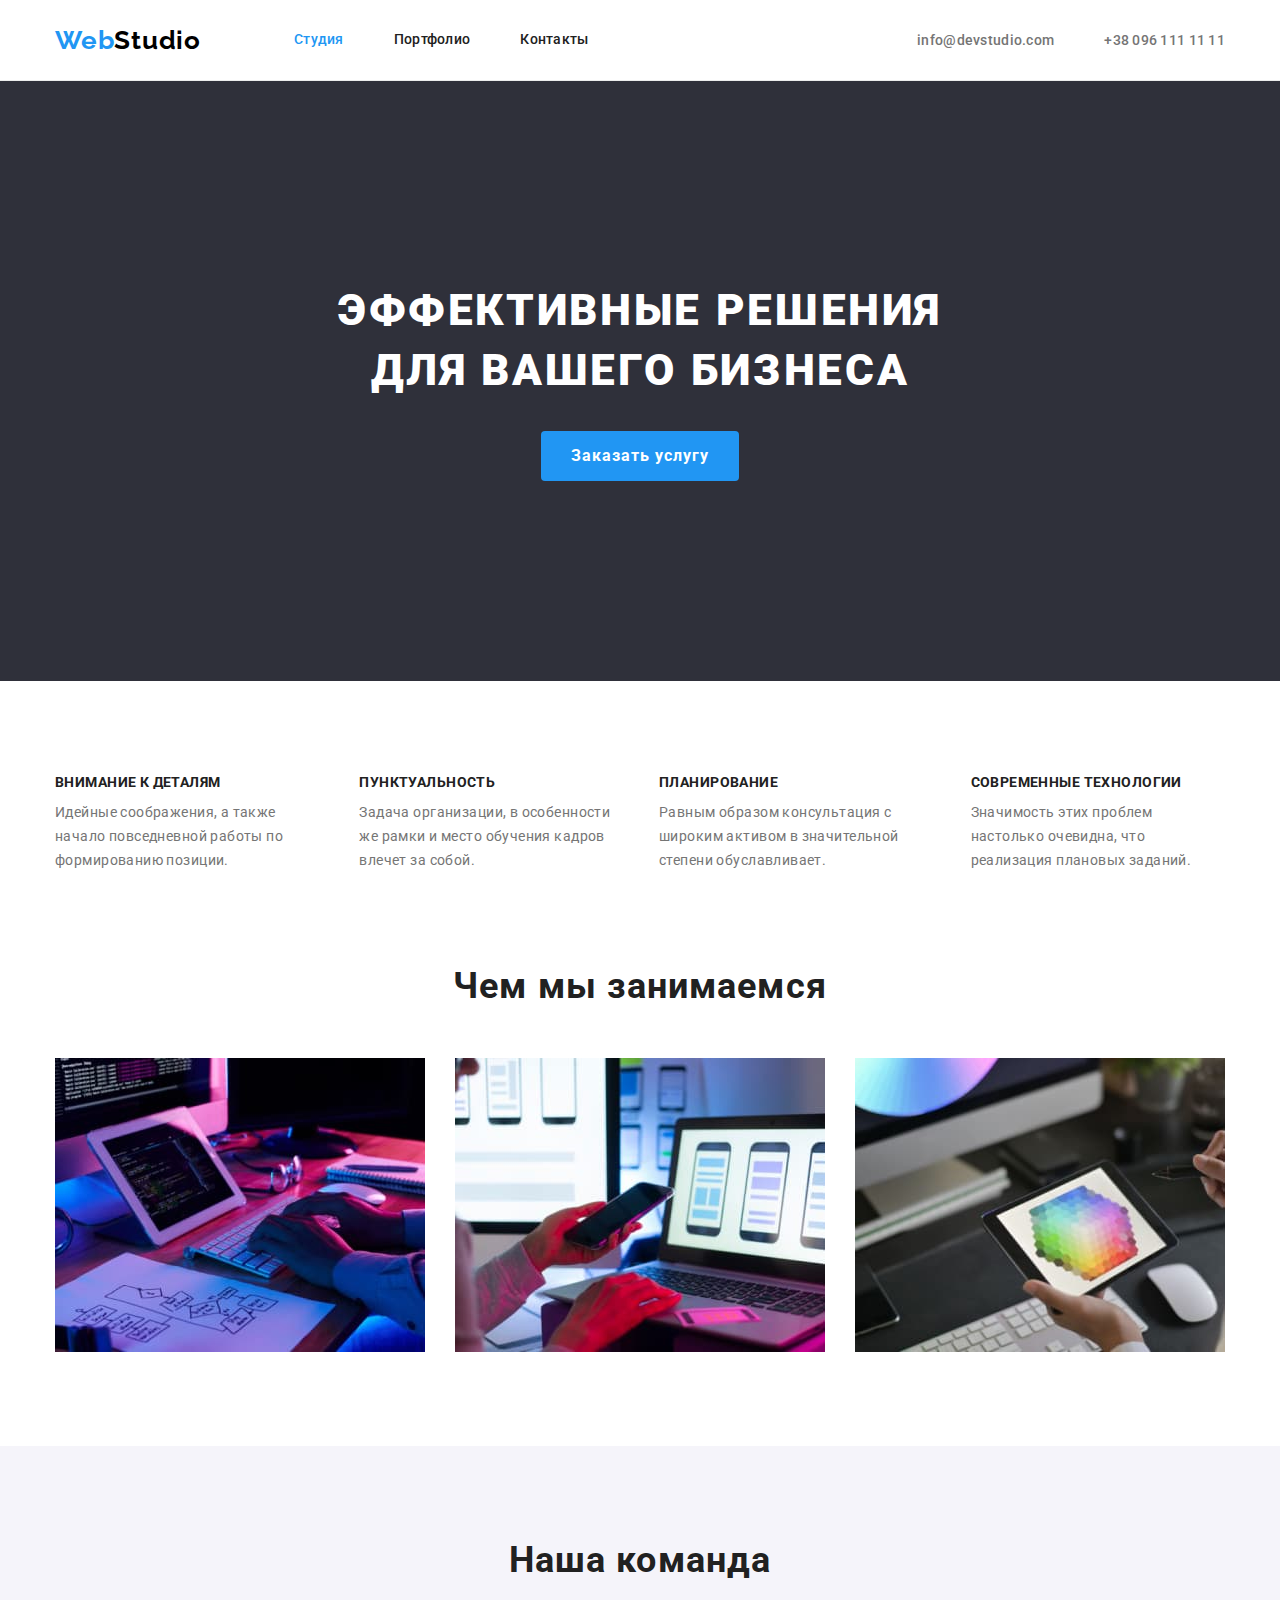
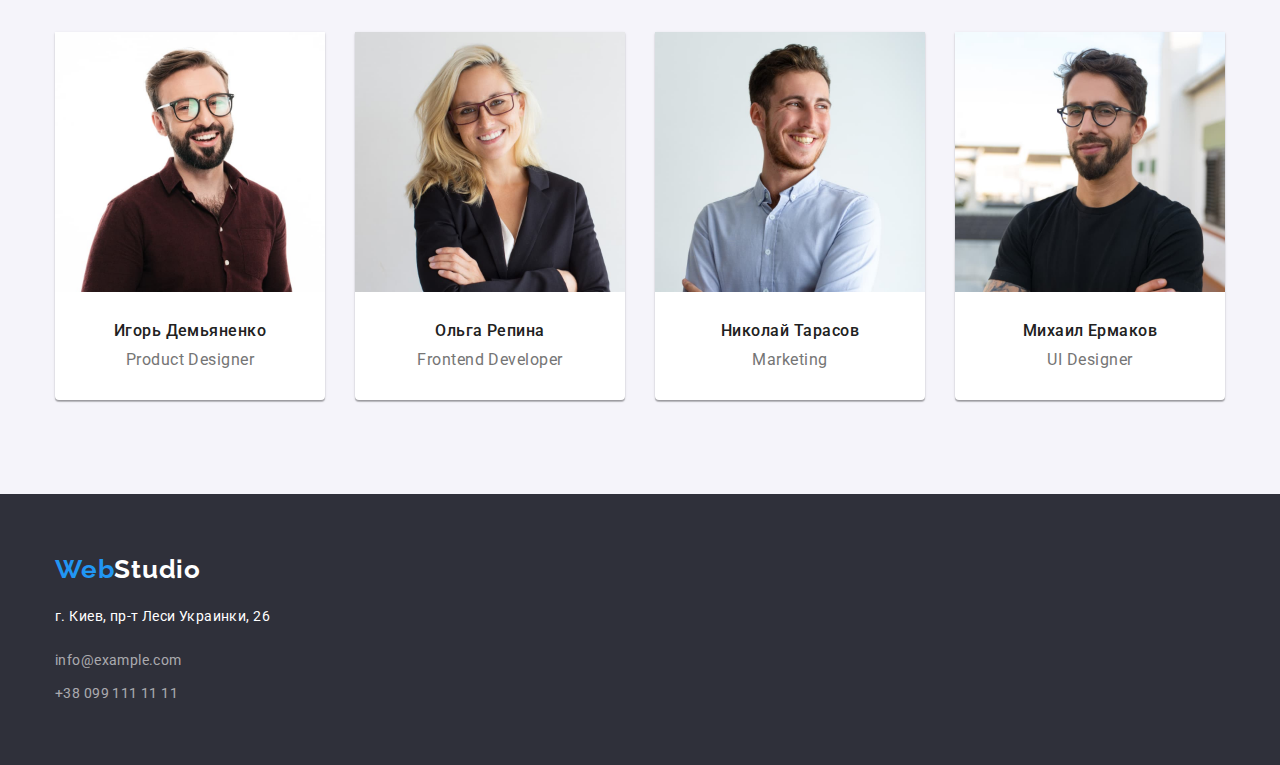
==== index.html @ 7021c7d9 "Initial commit" ====
<!DOCTYPE html>
<html lang="ru">
<head>
    <meta charset="UTF-8">
    <meta http-equiv="X-UA-Compatible" content="IE=edge">
    <meta name="viewport" content="width=device-width, initial-scale=1.0">
    <title>студия</title>
    <link rel="preconnect" href="https://fonts.googleapis.com">
    <link rel="preconnect" href="https://fonts.gstatic.com" crossorigin>
    <link rel="stylesheet" href="https://cdnjs.cloudflare.com/ajax/libs/modern-normalize/1.0.0/modern-normalize.min.css" />
    <link
      href="https://fonts.googleapis.com/css2?family=Montserrat:wght@400;700&family=Raleway:wght@700&family=Roboto:wght@400;500;700;900&display=swap"
      rel="stylesheet">
    <link rel="stylesheet" href="./css/styles.css" />
</head>
<body >
   <header class="border-header">
      <div class="container header-flex"> 
        <a class="logo" href="#"><span class="logo-blue">Web</span><span class="logo-black">Studio</span></a>
         
      <nav>
        <ul class="nav-header-item">
            <li> <a href="./index.html" class="nav-header current">Студия</a> </li>
            <li> <a href="./portfolio.html" class="nav-header">Портфолио</a> </li>
            <li> <a href="#" class="nav-header">Контакты</a> </li>
        </ul>
      </nav>
      <ul class="nav-header-contacts">
          <li> <a href="mailto:info@devstudio.com" class="adress-header">info@devstudio.com</a> </li>
          <li> <a href="tel:+380961111111" class="adress-header">+38 096 111 11 11</a> </li>
      </ul>
    </div>
               
   </header>
     <main>
       <section class="section-hero">
         <div class="container">
          <h1 class="titel"> Эффективные решения<br>для вашего бизнеса</h1>        
       <button class="button-title" type="button">Заказать услугу</button>
      </div>
         
       </section>
       <section class="section benefits">
        <div class="container">
          <ul class="card-set">
            <li >
              <h3 class="section-title"> Внимание к деталям</h3>
              <p class="text">Идейные соображения, а также начало повседневной работы по формированию позиции.</p>
            </li>
            <li >
              <h3 class="section-title"> Пунктуальность</h3>
              <p class="text"> Задача организации, в особенности же рамки и место обучения кадров влечет за собой.</p>
            </li>
            <li >
              <h3 class="section-title">Планирование</h3>
              <p class="text"> Равным образом консультация с широким активом в значительной степени обуславливает.</p>
            </li>
            <li >
              <h3 class="section-title"> Современные технологии</h3>
              <p class="text"> Значимость этих проблем настолько очевидна, что реализация плановых заданий.</p>
            </li>
          </ul>
        </div>
        
      </section>
       <section class="section">
          <div class="container">
         <h2 class="section-work work-section">Чем мы занимаемся</h2>
       
           <ul class="section-work-imeages">
          <li ><img src="./images/box1.jpg" alt="Человек набирает текст на клавиатуре" width="370" height="294"></li>
          <li ><img src="./images/box2.jpg" alt="Человек с телефоном у ноутбука" width="370" height="294"></li>
          <li ><img src="./images/box3.jpg" alt="Человек с планшетом " width="370" height="294"></li>
        </ul>
      </div>
           
       </section>       
       
        <section class="section team">
          <div class="container">
        <h2 class="section-work-comander">Наша команда</h2>
        <ul class="section-card-comand">
                 <li class="section-work-imeages-comand"> <img src="images/img1.jpg" alt="Игорь Демьяненко Дизайнер" width="270" height="260">
                        <div class="border-name">
                          <h3 class="name"> Игорь Демьяненко</h3>
                          <p class="fhoto-text"> Product Designer</p>
                      </div>
                 </li>
                 <li class="section-work-imeages-comand"> <img src="./images/img2.jpg" alt="Ольга Репина Разработчик" width="270" height="260">
                      <div class="border-name">
                        <h3 class="name"> Ольга Репина</h3>
                      <p class="fhoto-text"> Frontend Developer</p>
                    </div>
                 </li>
                <li class="section-work-imeages-comand"> <img src="./images/img3.jpg" alt="Николай Тарасов Маркетолог" width="270" height="260">
                      <div class="border-name">
                        <h3 class="name"> Николай Тарасов</h3>
                      <p class="fhoto-text"> Marketing </p>
                    </div class="border-name">
                  </li>
                 <li class="section-work-imeages-comand"> <img src="./images/img4.jpg" alt="Михаил Ермаков Дизайнер пользовательского интерфейса" width="270" height="260">
                     <div class="border-name">
                      <h3 class="name"> Михаил Ермаков</h3>
                    <p class="fhoto-text"> UI Designer</p>
                  </div>
                  </li>
        </ul>
            </div>
      </section>
   
   </main>
    <footer class="footer">
      <div class="container"><a class="logo" href="#"><span class="logo-blue">Web</span><span class="logo-white">Studio</span></a>
        <address>
          <ul class="footer-stydiya-portfolio">
            <li class="adress-stydiya"><a href="https://goo.gl/maps/mRmZ955nTejTm2ML6" class="adress-link">г. Киев, пр-т
                Леси
                Украинки, 26</a></li>
            <li class="adress-stydiya"><a href="mailto:info@example.com" class="adress">info@example.com</a></li>
            <li class="adress-portfolio"><a href="tel:+380991111111" class="adress">+38 099 111 11 11</a></li>
          </ul>
        </address>
      </div>
    
    </footer>
</body>
</html>
---- css/styles.css ----
.logo {
        font-family: 'Raleway', sans-serif;
        font-weight: 700;
        font-size: 26px;
        line-height: 1.19;
        letter-spacing: 0.03em;
        text-decoration: none;
        margin-right: 93px;
            
}


    

.logo-blue {
color: #2196f3;
}

.logo-black {
    color: #000000
}

.logo-white {
    color: #ffffff;
}

.titel {
     background-color: #2f303a;
    color: #ffffff;
    font-weight: 900;
    font-size: 44px;
    line-height: 1.36;
   text-align: center;
    letter-spacing: 0.06em;
    text-transform: uppercase;
}

.section-hero {
         padding-top: 200px;
        padding-bottom: 200px;
        background: #2f303a;
        text-align: center;
}


.button-title {
    border: 0;
    padding: 10px 30px;
    border-radius: 4px;
    margin-top: 30px;
        font-weight: 700;
        font-size: 16px;
        line-height: 1.88;
        cursor: pointer;
        font-family: inherit;
        letter-spacing: 0.06em;
        color: #ffffff;
    background-color: #2196f3;
}

.border-header {
    border-bottom: 1px solid #ececec;
}
.header-flex {
display: flex;
align-items: center;

}
.header-flex-portfolio {
    background: #ffffff;
    box-shadow: 0px 4px 4px rgba(0, 0, 0, 0.25);
    display: flex;
    justify-content: space-between;
    align-items: center;
}

.nav-header-item {
    display: flex;
    gap: 50px;
          
}

.nav-header-contacts {
    display: flex;
    gap: 50px;
    margin-left: auto;
            
}

.nav-header {
    display: block;
    padding: 32px 0;
    font-weight: 500;
    font-size: 14px;
    line-height: 1.14;
    text-decoration: none;
    letter-spacing: 0.02em;
    color: #212121;
   
   }
     
   .current {
       color: #2196f3;
   }
   .nav-header:hover,
   .nav-header:focus   {
       color: #2196f3;
   }
   .adress-header {
    font-weight: 500;
    font-size: 14px;
    line-height: 1.14;
    text-decoration: none;
    letter-spacing: 0.02em;
    color: #757575;
      
   }
  
   .adress-header:hover,
   .adress-header:focus {
    color: #2196f3;
   }

.card-set {
    display: flex;
    gap: 30px;
}

.section-title {        
        font-weight: 700;
        font-size: 14px;
        line-height: 1.14;
        letter-spacing: 0.03em;
        text-transform: uppercase;
        margin-bottom: 10px;

        }

.text {
        font-size: 14px;
        line-height: 1.71;
        letter-spacing: 0.03em;
        color: #757575;
      }
      
.team {
    background-color: #f5f4fa;
}
.border-name {
    padding-top: 30px;
    padding-bottom: 30px;
}
.name {
        font-weight: 500;
        font-size: 16px;
        line-height: 1.18;
        text-align: center;
        letter-spacing: 0.03em;
        
   }
.fhoto-text {    
    margin-top: 10px;       
        font-size: 16px;
        line-height: 1.18;
        color: #757575; 
        text-align: center;
        letter-spacing: 0.03em;
}
.section-work-comander {

        font-weight: 700;
        font-size: 36px;
        line-height: 1.16;
        text-align: center;
        letter-spacing: 0.03em;
        margin-bottom: 50px;
       }
.work-section {
        font-weight: 700;
        font-size: 36px;
        line-height: 1.16;
        text-align: center;
        letter-spacing: 0.03em
  }
  .section {
     padding-top: 94px;
     padding-bottom: 94px;

  }

  .benefits {
    padding-bottom: 0;
  }
.section-card-comand {
    display: flex;
    justify-content: space-between;
    padding: 0%;
}
.section-work-imeages {
display: flex;
justify-content: space-between;
margin-top: 50px;

}
.section-work-imeages-comand {
    background-color: #ffffff;
    box-shadow: 0px 1px 3px rgba(0, 0, 0, 0.12), 0px 1px 1px rgba(0, 0, 0, 0.14), 0px 2px 1px rgba(0, 0, 0, 0.2);
    border-radius: 0px 0px 4px 4px;
    
}

.footer {    
       background-color: #2f303a;
       padding: 60px 0;
 }

.footer-stydiya-portfolio {
    padding: 0%;
}

.adress-stydiya {
   margin-top: 20px;
}

.adress-portfolio {
    margin-top: 9px;
}

.adress-link {
        font-style: normal;
        font-family: 'Roboto';
        font-weight: 400;
        font-size: 14px;
        line-height: 1.71;
        text-decoration: none;
        color: #ffffff;
    letter-spacing: 0.03em;
}

 .adress-link:hover {
        color: #2196F3
}

.adress {
    font-style: normal;
    font-size: 14px;
    line-height: 1.71;
    letter-spacing: 0.03em;
    color: rgba(255, 255, 255, 0.6);
    text-decoration: none;
    }

.adress:hover,
.adress:focus {
    color: #2196F3
}
 
.button-portfolio {    
    padding: 6px 22px;
        font-family: inherit;
        font-weight: 500;
        font-size: 16px;
        line-height: 1.62;
        cursor: pointer;
        background: #f5f4fa;
        border-radius: 4px;
        letter-spacing: 0.03em;        
        color: #212121;
        border: 0;
        
     }
         
         
.current-button {
             background-color: #2196F3;
             color: #fff;
         }

.button-portfolio:hover,
.button-portfolio:focus {
        background-color: #2196F3;
        color: #fff;
} 


.button-line{
display: flex;
    justify-content: center;
    align-items: center;
    gap: 8px;
}

.portfolio-images-flex {
        padding-left: 24px;
            padding-right: 24px;
    padding-top: 20px;
    padding-bottom: 20px;
    border: 1px solid #eeeeee ;
}


.portfolio-images {
    margin-top: 50px;
    display: flex;
   flex-wrap: wrap;
   gap: 30px
}
       
.portfolio-section {
    font-weight: 700;
    font-size: 18px;
    line-height: 2;
    letter-spacing: 0.06em;
   
}

.portfolio-text {          
        font-size: 16px;
        line-height: 1.88;
        letter-spacing: 0.03em;
        color: #757575;
        margin-top: 4px;
       
}
/* Класс для обнуления базовых свойств у ссылок */
.link {
    text-decoration: none;
    color: inherit;
}

/* Свойства для корректного отображения картинок */
img {
    display: block;
    max-width: 100%;
    height: auto;
}

/* Свойства для обнуления курсива у address */
address {
    font-style: normal;
}
/* Класс для обнуления базовых свойств у списков (ul) */
.list {
    list-style: none;
    padding-left: 0;
    margin: 0;}
/*container*/

.container {
    width: 1200px;
    margin-left: auto;
    margin-right: auto;
    padding-left: 15px;
    padding-right: 15px;
       
 }


 *,
 *::after,
 *::before {
     box-sizing: border-box;
 }
 a {display: inline-block;
}

 /* Стили для обнуления верхних отступов у элементов */
 h1,
 h2,
 h3,
 h4,
 h5,
 h6,
 p {
     margin-top: 0;
     margin-bottom: 0;
 }
 body {
     font-family: 'Roboto', sans-serif;
     color: #212121;
 }

 ul {
     list-style: none;
     margin: 0;
     padding: 0;
 }
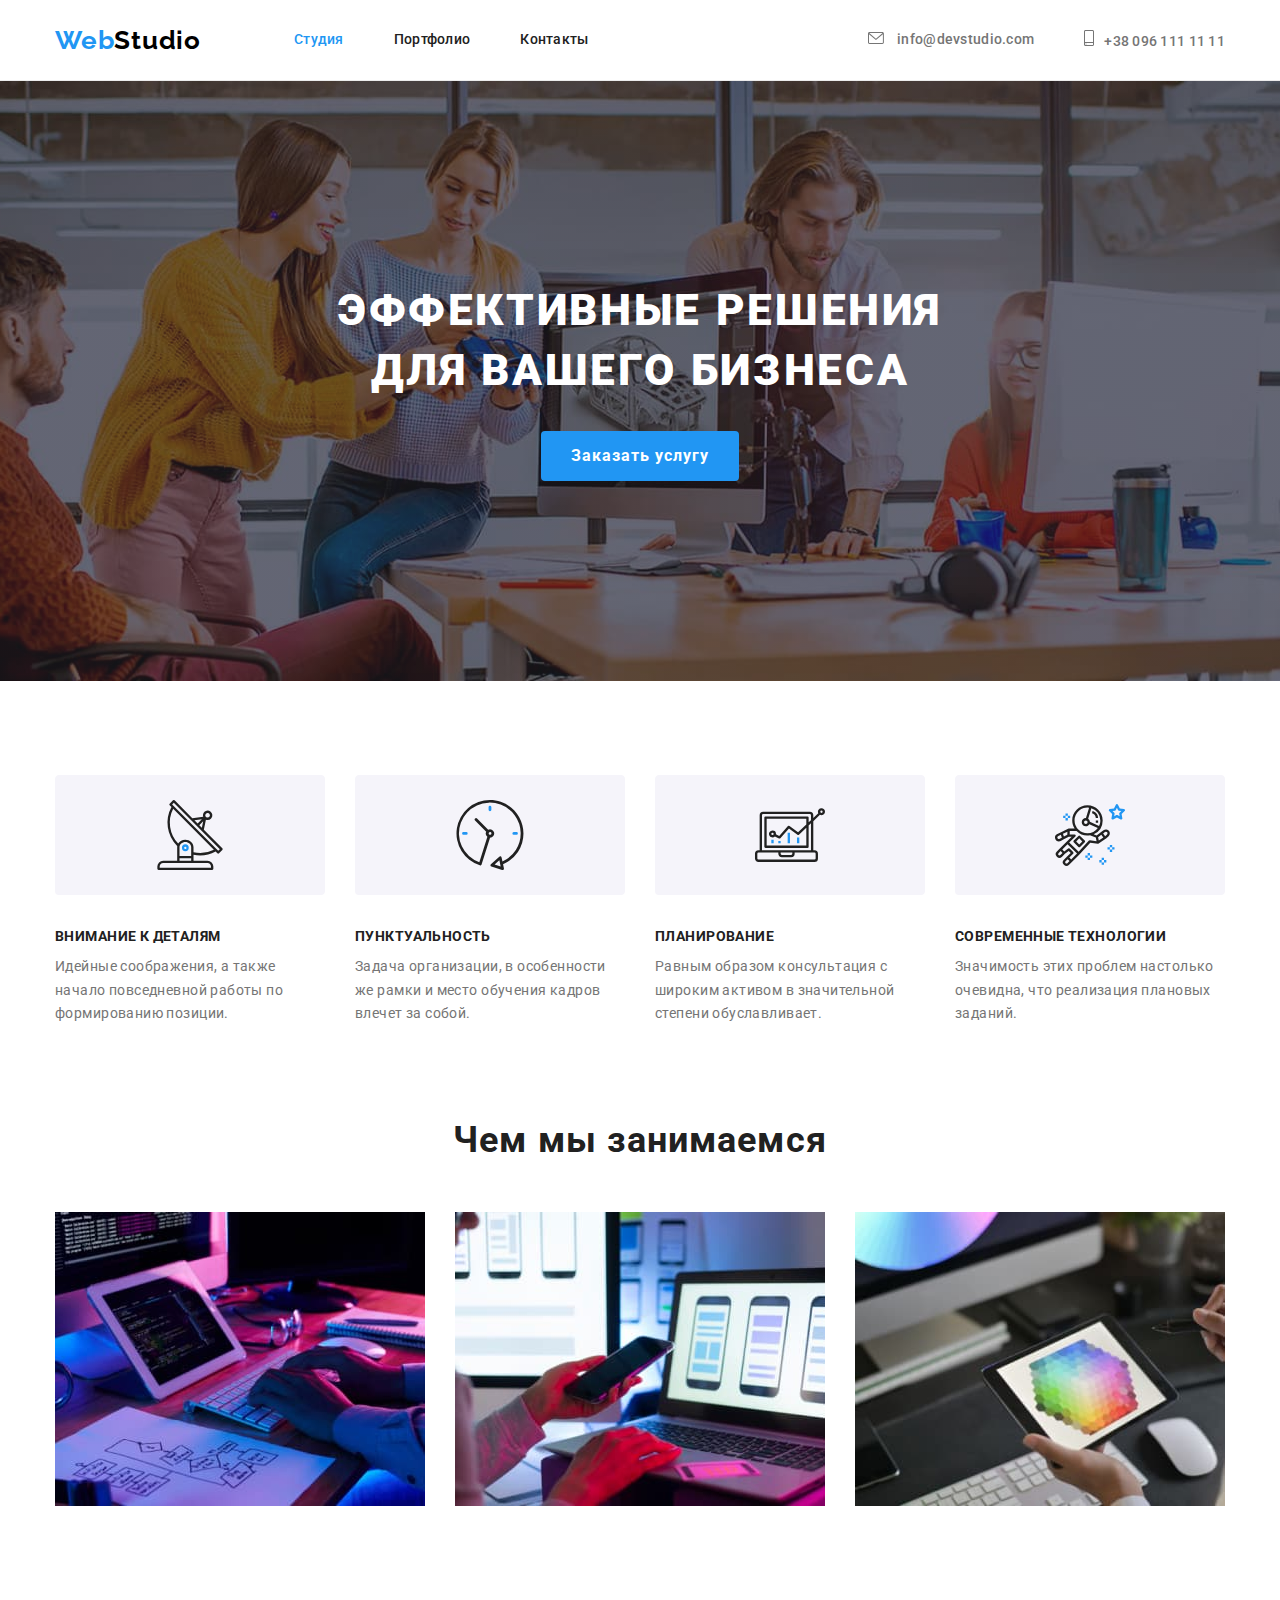
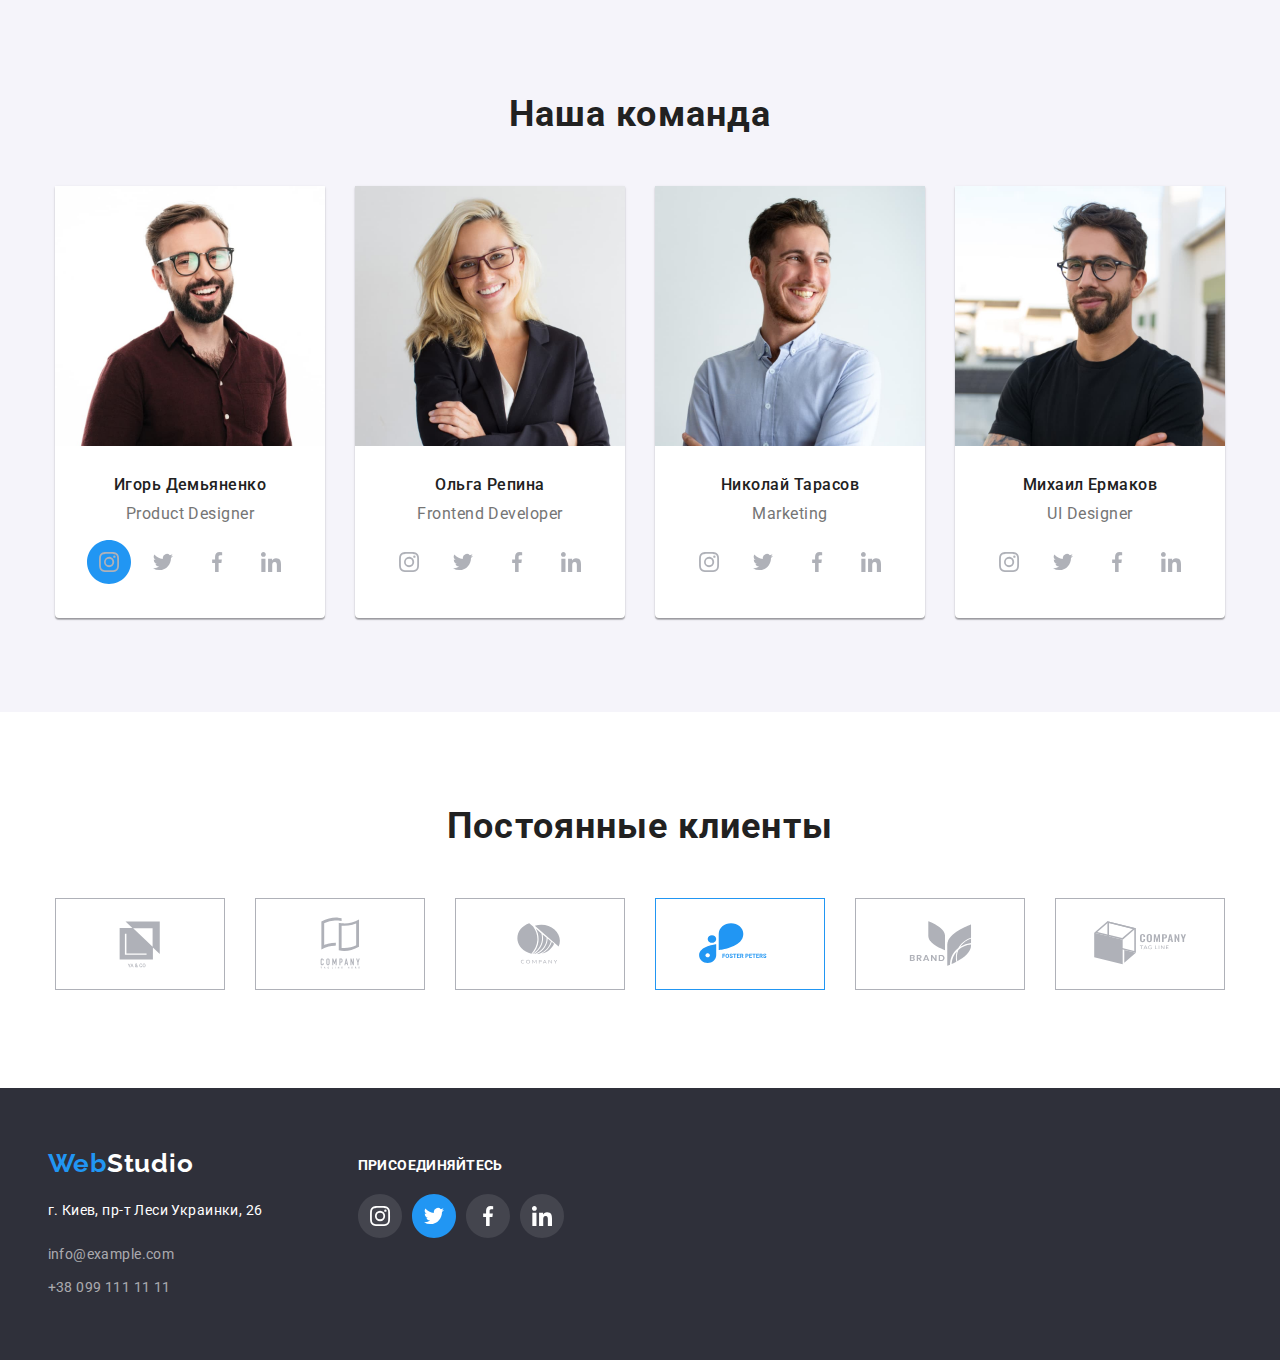
==== commit c37d62c3: "change all documents" ====
--- a/index.html
+++ b/index.html
@@ -20,14 +20,21 @@
          
       <nav>
         <ul class="nav-header-item">
-            <li> <a href="./index.html" class="nav-header current">Студия</a> </li>
+            <li> <a href="./index.html" class="nav-header current">Студия
+             
+            </a> </li>
             <li> <a href="./portfolio.html" class="nav-header">Портфолио</a> </li>
             <li> <a href="#" class="nav-header">Контакты</a> </li>
         </ul>
       </nav>
       <ul class="nav-header-contacts">
-          <li> <a href="mailto:info@devstudio.com" class="adress-header">info@devstudio.com</a> </li>
-          <li> <a href="tel:+380961111111" class="adress-header">+38 096 111 11 11</a> </li>
+          <li> <a href="mailto:info@devstudio.com" class="adress-header"><svg class="icon-envelope-hover" aria-hidden="true" width="16" height="12">
+            <use href="./images/symbol-defs.svg#icon-envelope-hover"></use>
+          </svg>
+          info@devstudio.com
+          </a> </li>
+          <li> <a href="tel:+380961111111" class="adress-header"><svg class="icon-envelope-hover" aria-hidden="true" width="10" height="16">
+            <use href="./images/symbol-defs.svg#icon-smartphone"></use></svg>+38 096 111 11 11</a> </li>
       </ul>
     </div>
                
@@ -44,19 +51,27 @@
         <div class="container">
           <ul class="card-set">
             <li >
-              <h3 class="section-title"> Внимание к деталям</h3>
+              <h3 class="section-title"><svg class="icon-antenna1" aria-hidden="true" width="270" height="120">
+                <use href="./images/symbol-defs.svg#icon-antenna1"></use>
+              </svg>Внимание к деталям</h3>
               <p class="text">Идейные соображения, а также начало повседневной работы по формированию позиции.</p>
             </li>
             <li >
-              <h3 class="section-title"> Пунктуальность</h3>
+              <h3 class="section-title"><svg class="icon-clock1" aria-hidden="true" width="270" height="120">
+                <use href="./images/symbol-defs.svg#icon-clock1"></use>
+              </svg> Пунктуальность</h3>
               <p class="text"> Задача организации, в особенности же рамки и место обучения кадров влечет за собой.</p>
             </li>
             <li >
-              <h3 class="section-title">Планирование</h3>
+              <h3 class="section-title"><svg class="icon-diagram1" aria-hidden="true" width="270" height="120">
+                <use href="./images/symbol-defs.svg#icon-diagram1"></use>
+              </svg>Планирование</h3>
               <p class="text"> Равным образом консультация с широким активом в значительной степени обуславливает.</p>
             </li>
             <li >
-              <h3 class="section-title"> Современные технологии</h3>
+              <h3 class="section-title"><svg class="icon-astronaut1" aria-hidden="true" width="270" height="120">
+                <use href="./images/symbol-defs.svg#icon-astronaut1"></use>
+              </svg>Современные технологии</h3>
               <p class="text"> Значимость этих проблем настолько очевидна, что реализация плановых заданий.</p>
             </li>
           </ul>
@@ -84,44 +99,180 @@
                         <div class="border-name">
                           <h3 class="name"> Игорь Демьяненко</h3>
                           <p class="fhoto-text"> Product Designer</p>
+                         <div class="social-icon-team">
+                          <ul class="social-team">
+                            <li><a class="social-icon-text" href="#"><svg class="icon-instagram-blue" aria-hidden="true" width="44" height="44">
+                              <use href="./images/symbol-defs.svg#icon-instagram"></use></svg></a>
+                            </li>
+                            <li><a href="#"> <svg class="icon-instagram" aria-hidden="true" width="44" height="44">
+                                <use href="./images/symbol-defs.svg#icon-twiter"></use></svg></a>
+                            </li>
+                            <li><a class="social-icon-text facebook-symbol" href="#"> <svg class="icon-instagram" aria-hidden="true" width="44" height="44">
+                                <use href="./images/symbol-defs.svg#icon-facebook"></use></svg></a>
+                            </li>
+                            <li><a href="#"><svg class="icon-instagram" aria-hidden="true" width="44" height="44">
+                                <use href="./images/symbol-defs.svg#icon-linkedin"></use></svg></a>
+                            </li>
+                          </ul>
+                         </div>
                       </div>
                  </li>
                  <li class="section-work-imeages-comand"> <img src="./images/img2.jpg" alt="Ольга Репина Разработчик" width="270" height="260">
                       <div class="border-name">
                         <h3 class="name"> Ольга Репина</h3>
                       <p class="fhoto-text"> Frontend Developer</p>
+                      <div>
+                        <ul class="social-team">
+                          <li><a href="#"> <svg class="icon-instagram" aria-hidden="true" width="44" height="44">
+                              <use href="./images/symbol-defs.svg#icon-instagram"></use>
+                            </svg></a>
+                          </li>
+                          <li><a href="#"> <svg class="icon-instagram" aria-hidden="true" width="44" height="44">
+                                <use href="./images/symbol-defs.svg#icon-twiter"></use>
+                              </svg></a>
+                          </li>
+                          <li><a href="#"> <svg class="icon-instagram" aria-hidden="true" width="44" height="44">
+                                <use href="./images/symbol-defs.svg#icon-facebook"></use>
+                              </svg></a>
+                          </li>
+                          <li><a href="#"><svg class="icon-instagram" aria-hidden="true" width="44" height="44">
+                                <use href="./images/symbol-defs.svg#icon-linkedin"></use>
+                              </svg></a>
+                          </li>
+                        </ul>
+                      </div>
                     </div>
                  </li>
                 <li class="section-work-imeages-comand"> <img src="./images/img3.jpg" alt="Николай Тарасов Маркетолог" width="270" height="260">
                       <div class="border-name">
                         <h3 class="name"> Николай Тарасов</h3>
                       <p class="fhoto-text"> Marketing </p>
-                    </div class="border-name">
+                      <div>
+                        <ul class="social-team">
+                          <li><a href="#"> <svg class="icon-instagram" aria-hidden="true" width="44" height="44">
+                              <use href="./images/symbol-defs.svg#icon-instagram"></use>
+                            </svg></a>
+                          </li>
+                          <li><a href="#"> <svg class="icon-instagram" aria-hidden="true" width="44" height="44">
+                                <use href="./images/symbol-defs.svg#icon-twiter"></use>
+                              </svg></a>
+                          </li>
+                          <li><a href="#"> <svg class="icon-instagram" aria-hidden="true" width="44" height="44">
+                                <use href="./images/symbol-defs.svg#icon-facebook"></use>
+                              </svg></a>
+                          </li>
+                          <li><a href="#"><svg class="icon-instagram" aria-hidden="true" width="44" height="44">
+                                <use href="./images/symbol-defs.svg#icon-linkedin"></use>
+                              </svg></a>
+                          </li>
+                        </ul>
+                      </div>
+                    </div>
                   </li>
                  <li class="section-work-imeages-comand"> <img src="./images/img4.jpg" alt="Михаил Ермаков Дизайнер пользовательского интерфейса" width="270" height="260">
                      <div class="border-name">
                       <h3 class="name"> Михаил Ермаков</h3>
                     <p class="fhoto-text"> UI Designer</p>
+                  <div>
+                    <ul class="social-team">
+                      <li> <a href="#"><svg class="icon-instagram" aria-hidden="true" width="44" height="44">
+                          <use href="./images/symbol-defs.svg#icon-instagram"></use>
+                        </svg></a>
+                      </li>
+                      <li><a href="#"> <svg class="icon-instagram" aria-hidden="true" width="44" height="44">
+                            <use href="./images/symbol-defs.svg#icon-twiter"></use>
+                          </svg></a>
+                      </li>
+                      <li><a href="#"> <svg class="icon-instagram" aria-hidden="true" width="44" height="44">
+                            <use href="./images/symbol-defs.svg#icon-facebook"></use>
+                          </svg></a>
+                      </li>
+                      <li><a href="#"><svg class="icon-instagram" aria-hidden="true" width="44" height="44">
+                            <use href="./images/symbol-defs.svg#icon-linkedin"></use>
+                          </svg></a>
+                      </li>
+                    </ul>
+                  </div>
                   </div>
                   </li>
         </ul>
             </div>
+      </section>
+      <section class="section">
+        <h2 class="section-work-comander">Постоянные клиенты</h2>
+        <div class="container">
+          <ul class="client">
+        
+            <li><svg class="icon-client1" aria-label="client1" width="170" height="92">
+              <use href="./images/symbol-defs.svg#icon-client1"></use> </svg></li>
+        
+            <li><svg class="icon-client1" aria-label="client1" width="170" height="92">
+              <use href="./images/symbol-defs.svg#icon-client2"></use></svg></li>
+        
+            <li><svg class="icon-client1" aria-label="client1" width="170" height="92">
+              <use href="./images/symbol-defs.svg#icon-client3"></use></svg></li>
+        
+            <li><svg class="icon-client4" aria-label="client1" width="170" height="92">
+              <use href="./images/symbol-defs.svg#icon-client4"></use></svg></li>
+        
+            <li><svg class="icon-client1" aria-label="client1" width="170" height="92">
+              <use href="./images/symbol-defs.svg#icon-client5"></use></svg></li>
+
+            <li><svg class="icon-client1" aria-label="client1" width="170" height="92">
+              <use href="./images/symbol-defs.svg#icon-client6"></use></svg></li>
+          </ul>
+        </div>
       </section>
    
    </main>
-    <footer class="footer">
-      <div class="container"><a class="logo" href="#"><span class="logo-blue">Web</span><span class="logo-white">Studio</span></a>
+
+
+    <footer class="footer footer-logo-icon-flex">  
+
+ 
+      <div class="container-footer-adress"><a class="logo" href="#"><span class="logo-blue">Web</span><span
+            class="logo-white">Studio</span></a>
         <address>
           <ul class="footer-stydiya-portfolio">
-            <li class="adress-stydiya"><a href="https://goo.gl/maps/mRmZ955nTejTm2ML6" class="adress-link">г. Киев, пр-т
-                Леси
-                Украинки, 26</a></li>
+            <li class="adress-stydiya"><a href="https://goo.gl/maps/mRmZ955nTejTm2ML6" class="adress-link">г. Киев,
+                пр-т Леси Украинки, 26</a></li>
             <li class="adress-stydiya"><a href="mailto:info@example.com" class="adress">info@example.com</a></li>
             <li class="adress-portfolio"><a href="tel:+380991111111" class="adress">+38 099 111 11 11</a></li>
           </ul>
         </address>
+      </div>  
+
+   <div class="footer-flex">      
+          <div>  <h3 class="social-section">присоединяйтесь</h3>            
+        <ul class="social-icon-footer">
+            <li>
+                <a class="social-link" href="#"><svg class="social-icon" aria-label="instagram" width="44" height="44">
+                   <use href="./images/symbol-defs.svg#icon-footerinstagram"></use>
+                  </svg></a>
+            </li>
+            <li>
+               <a class="social-link-twiter" href="#"><svg class="social-icon" aria-label="twiter" width="44" height="44">
+                    <use href="./images/symbol-defs.svg#icon-footertwiter"></use>
+                  </svg></a>
+            </li>
+            <li>
+                <a class="social-link" href="#"><svg class="social-icon" aria-label="facebook" width="44" height="44">
+                    <use href="./images/symbol-defs.svg#icon-footerfacebook"></use>
+                  </svg></a>
+            </li>
+            <li>
+                <a class="social-link" href="#"><svg class="social-icon" aria-label="linkedin" width="44" height="44">
+                   <use href="./images/symbol-defs.svg#icon-footerlinkedin"></use>
+                  </svg></a>
+            </li>
+        </ul>
       </div>
-    
+    </div>
+
+  
+
+
+
     </footer>
 </body>
 </html>--- a/css/styles.css
+++ b/css/styles.css
@@ -1,4 +1,24 @@
-
+:root {
+    --logo-blue: #2196f3;
+    --logo-black: #000000;
+    --logo-white: #ffffff;
+    --background-color: #2f303a;
+    --button-border: #ececec;
+    --nav-header: #212121;
+    --adress-header: #757575;
+    --team-background: #f5f4fa;
+    --current-button: #fff;
+    --adress: rgba(255, 255, 255, 0.6);
+    --cocial-icon-footer: rgba(255, 255, 255, 0.1);
+    --portfolio-images: #eeeeee;
+    --border-client: rgba(175, 177, 184, 1);
+    --border-client-blue: rgba(33, 150, 243, 1);
+    --client1: #afB1b8;
+    
+
+    --items-between: 30px;
+    
+}
 
 
 .logo {
@@ -16,20 +36,22 @@
     
 
 .logo-blue {
-color: #2196f3;
+color: var(--logo-blue); 
+
 }
 
 .logo-black {
-    color: #000000
+    color: var(--logo-black);
 }
 
 .logo-white {
-    color: #ffffff;
+    color: var(--logo-white);
+    
 }
 
 .titel {
-     background-color: #2f303a;
-    color: #ffffff;
+     /* background-color: #2f303a;*/
+    color: var(--logo-white);
     font-weight: 900;
     font-size: 44px;
     line-height: 1.36;
@@ -41,8 +63,17 @@
 .section-hero {
          padding-top: 200px;
         padding-bottom: 200px;
-        background: #2f303a;
+        background: var(--background-color);
         text-align: center;
+       /* background-color: var(--color-background-primary);*/
+        background-image:
+        linear-gradient(rgba(47, 48, 58, 0.4), rgba(47, 48, 58, 0.4) ), 
+        url(../images/hero-background-image.jpg);
+        background-repeat: no-repeat;
+       background-position: center;
+        background-size: cover;
+        
+        
 }
 
 
@@ -57,12 +88,12 @@
         cursor: pointer;
         font-family: inherit;
         letter-spacing: 0.06em;
-        color: #ffffff;
-    background-color: #2196f3;
+        color: var(--logo-white);
+    background-color: var(--logo-blue);
 }
 
 .border-header {
-    border-bottom: 1px solid #ececec;
+    border-bottom: 1px solid var(--button-border);
 }
 .header-flex {
 display: flex;
@@ -70,7 +101,7 @@
 
 }
 .header-flex-portfolio {
-    background: #ffffff;
+    background: var(--logo-white);
     box-shadow: 0px 4px 4px rgba(0, 0, 0, 0.25);
     display: flex;
     justify-content: space-between;
@@ -98,31 +129,58 @@
     line-height: 1.14;
     text-decoration: none;
     letter-spacing: 0.02em;
-    color: #212121;
+    color: var(--nav-header);
    
    }
      
    .current {
-       color: #2196f3;
+       color: var(--logo-blue);
    }
    .nav-header:hover,
    .nav-header:focus   {
-       color: #2196f3;
-   }
+       color: var(--logo-blue);
+   }
+  
+
+     
+ 
+
    .adress-header {
     font-weight: 500;
     font-size: 14px;
     line-height: 1.14;
     text-decoration: none;
     letter-spacing: 0.02em;
-    color: #757575;
+    color: var(--adress-header);
       
    }
   
    .adress-header:hover,
    .adress-header:focus {
-    color: #2196f3;
-   }
+    color: var(--logo-blue);
+   }
+   .adress-header:hover .icon-envelope-hover {
+     fill: var(--logo-blue);
+
+   }
+
+    .icon-envelope-hover {
+            margin-right: 10px;
+            fill: var(--adress-header);
+          
+        }        
+
+    .icon-antenna1,
+    .icon-clock1,
+    .icon-diagram1,
+    .icon-astronaut1 {
+    margin-bottom: 30px;
+    fill: var(--team-background);
+  }
+        
+
+
+
 
 .card-set {
     display: flex;
@@ -143,11 +201,11 @@
         font-size: 14px;
         line-height: 1.71;
         letter-spacing: 0.03em;
-        color: #757575;
+        color: var(--adress-header);
       }
       
 .team {
-    background-color: #f5f4fa;
+    background-color: var(--team-background);
 }
 .border-name {
     padding-top: 30px;
@@ -165,7 +223,7 @@
     margin-top: 10px;       
         font-size: 16px;
         line-height: 1.18;
-        color: #757575; 
+        color: var(--adress-header); 
         text-align: center;
         letter-spacing: 0.03em;
 }
@@ -206,21 +264,158 @@
 
 }
 .section-work-imeages-comand {
-    background-color: #ffffff;
+    background-color: var(--logo-white);
     box-shadow: 0px 1px 3px rgba(0, 0, 0, 0.12), 0px 1px 1px rgba(0, 0, 0, 0.14), 0px 2px 1px rgba(0, 0, 0, 0.2);
     border-radius: 0px 0px 4px 4px;
     
 }
+/*.social-icon-team {
+    background-color: #ffffff;
+    color: #ffffff;
+}*/
+.social-team {
+
+    display: flex;
+    flex-direction: row;
+    justify-content: center;
+    margin-top: 16px;       
+    gap: 10px;
+    /*fill: var(--logo-white);*/
+}
+.icon-instagram-blue {
+    fill: var(--logo-blue)
+}
+.icon-instagram {
+   
+    fill: var(--logo-white);
+   }
+
+   .social-icon-text {
+    fill: var(--logo-white);
+   }
+
+.icon-instagram:hover,
+.icon-instagram:focus {
+   
+    fill: var(--logo-blue);
+}
+/*.facebook-symbol {
+   fill: var(--client1);
+}*/
+.client {
+    display: flex;
+        justify-content: center;
+        align-items: center;
+        gap: 30px;
+}
+.icon-client1 {
+    fill: var(--client1);
+    border: 1px solid var(--border-client);
+}
+.icon-client1:hover,
+.icon-client1:focus {
+    border: 1px solid var(--border-client-blue);
+    fill: var(--border-client-blue);
+}
+.icon-client4 {
+    fill: var(--logo-blue);
+    border: 1px solid var(--border-client-blue);
+    
+}
+
+ .footer-logo-icon-flex {
+    
+     display: flex;
+        gap: 70px;
+       
+
+ }
+
 
 .footer {    
-       background-color: #2f303a;
-       padding: 60px 0;
+       background-color: var(--background-color);
+       padding: 60px 0px;
+ }
+
+
+
+ .social-icon-footer {
+    display: flex;
+        flex-direction: row;
+        justify-content: center;           
+        gap: 10px;
  }
 
 .footer-stydiya-portfolio {
     padding: 0%;
-}
-
+    flex-direction: row;
+}
+
+
+
+
+
+.social-section {
+   
+    font-weight: 700;
+        font-size: 14px;
+        line-height: 1.14;
+        letter-spacing: 0.03em;
+        text-transform: uppercase;
+        color: var(--logo-white);
+      
+
+}
+.footer-flex {
+    width: 206px;
+    height: 80px;
+    padding-top: 10px;
+        display: flex; 
+    flex-wrap: wrap;
+    margin-right: auto;
+    padding-right: 890px;
+
+}
+
+
+/*.social-section-foter {
+        display: flex;
+              
+}*/
+
+
+/*.social-list {
+    justify-content: flex-start
+}*/
+/*.social-flex-logo{
+flex-wrap: wrap;
+}*/
+.social-link {
+
+    fill: var(--cocial-icon-footer);
+    
+   
+}
+
+
+
+.social-link:hover,
+.social-link:focus {
+    fill: var(--logo-blue);
+}
+.social-link-twiter {
+    fill: var(--logo-blue);
+
+}
+.social-link-twiter:hover,
+.social-link-twiter:focus {
+    fill: var(--logo-blue);
+}
+
+.social-icon{
+    margin-top: 20px;
+   
+}
 .adress-stydiya {
    margin-top: 20px;
 }
@@ -236,12 +431,13 @@
         font-size: 14px;
         line-height: 1.71;
         text-decoration: none;
-        color: #ffffff;
+        color: var(--logo-white);
     letter-spacing: 0.03em;
 }
 
- .adress-link:hover {
-        color: #2196F3
+ .adress-link:hover,
+ .adress-link:focus {
+        color: var(--logo-blue);
 }
 
 .adress {
@@ -249,13 +445,13 @@
     font-size: 14px;
     line-height: 1.71;
     letter-spacing: 0.03em;
-    color: rgba(255, 255, 255, 0.6);
+    color: var(--adress);
     text-decoration: none;
     }
 
 .adress:hover,
 .adress:focus {
-    color: #2196F3
+    color: var(--logo-blue);
 }
  
 .button-portfolio {    
@@ -265,29 +461,32 @@
         font-size: 16px;
         line-height: 1.62;
         cursor: pointer;
-        background: #f5f4fa;
+        background: var(--team-background);
         border-radius: 4px;
         letter-spacing: 0.03em;        
-        color: #212121;
+        color: var(--adress-header);
         border: 0;
         
      }
          
          
 .current-button {
-             background-color: #2196F3;
-             color: #fff;
+             background-color: var(--logo-blue);
+             color: var(--current-button);
          }
 
 .button-portfolio:hover,
 .button-portfolio:focus {
-        background-color: #2196F3;
-        color: #fff;
+    box-shadow: 0px 3px 1px rgba(0, 0, 0, 0.1),
+        0px 1px 2px rgba(0, 0, 0, 0.08),
+        0px 2px 2px rgba(0, 0, 0, 0.12);;
+        background-color: var(--logo-blue);
+        color: var(--current-button);
 } 
 
 
 .button-line{
-display: flex;
+    display: flex;
     justify-content: center;
     align-items: center;
     gap: 8px;
@@ -298,7 +497,7 @@
             padding-right: 24px;
     padding-top: 20px;
     padding-bottom: 20px;
-    border: 1px solid #eeeeee ;
+    border: 1px solid var(--portfolio-images);
 }
 
 
@@ -321,9 +520,15 @@
         font-size: 16px;
         line-height: 1.88;
         letter-spacing: 0.03em;
-        color: #757575;
+        color: var(--adress-header);
         margin-top: 4px;
        
+}
+.portfolio-box-shadow:hover,
+.portfolio-box-shadow:focus {
+    box-shadow: 0px 1px 1px rgba(0, 0, 0, 0.12),
+        0px 4px 4px rgba(0, 0, 0, 0.06),
+        1px 4px 6px rgba(0, 0, 0, 0.16);
 }
 /* Класс для обнуления базовых свойств у ссылок */
 .link {
@@ -356,6 +561,13 @@
     padding-left: 15px;
     padding-right: 15px;
        
+ }
+ .container-footer-adress {
+    margin-left: auto;
+  width: 255px;     
+       
+        padding-left: 15px;
+        padding-right: 15px;
  }
 
 
@@ -380,7 +592,7 @@
  }
  body {
      font-family: 'Roboto', sans-serif;
-     color: #212121;
+     color: var(--nav-header);
  }
 
  ul {
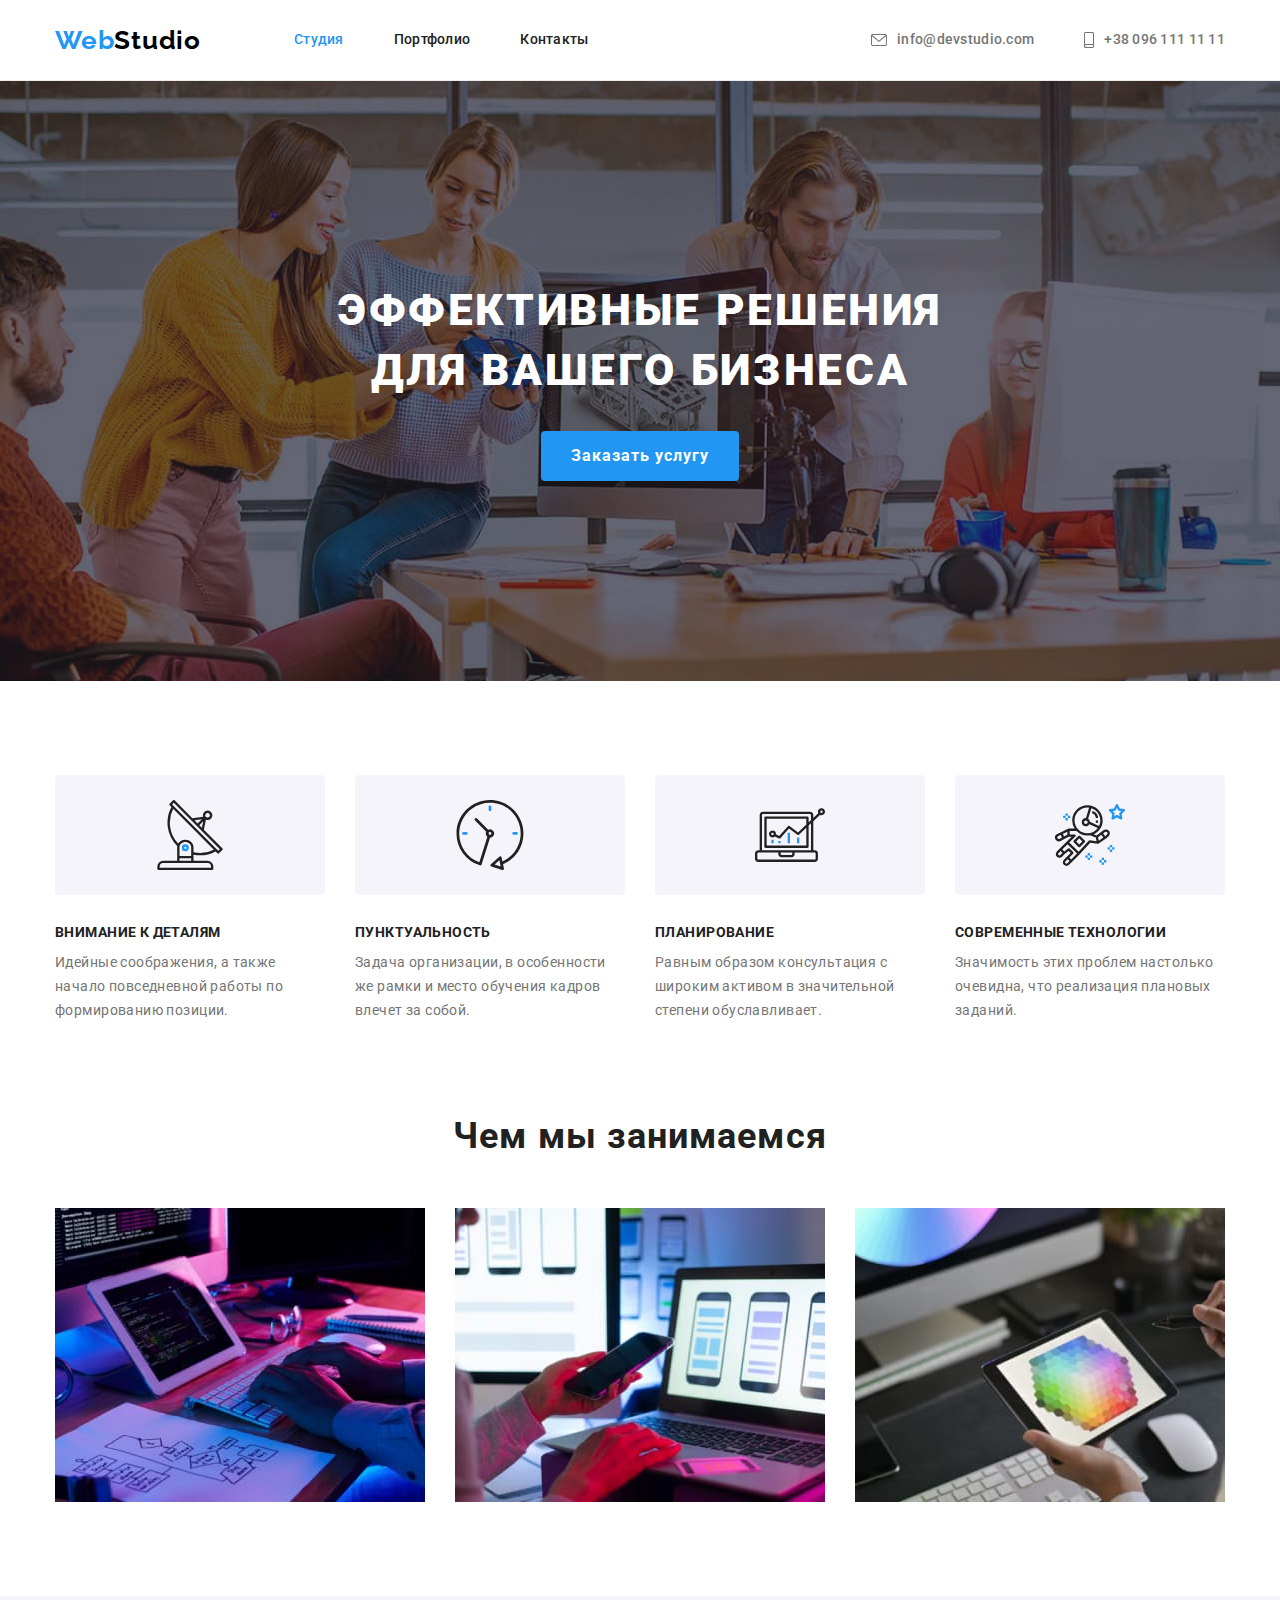
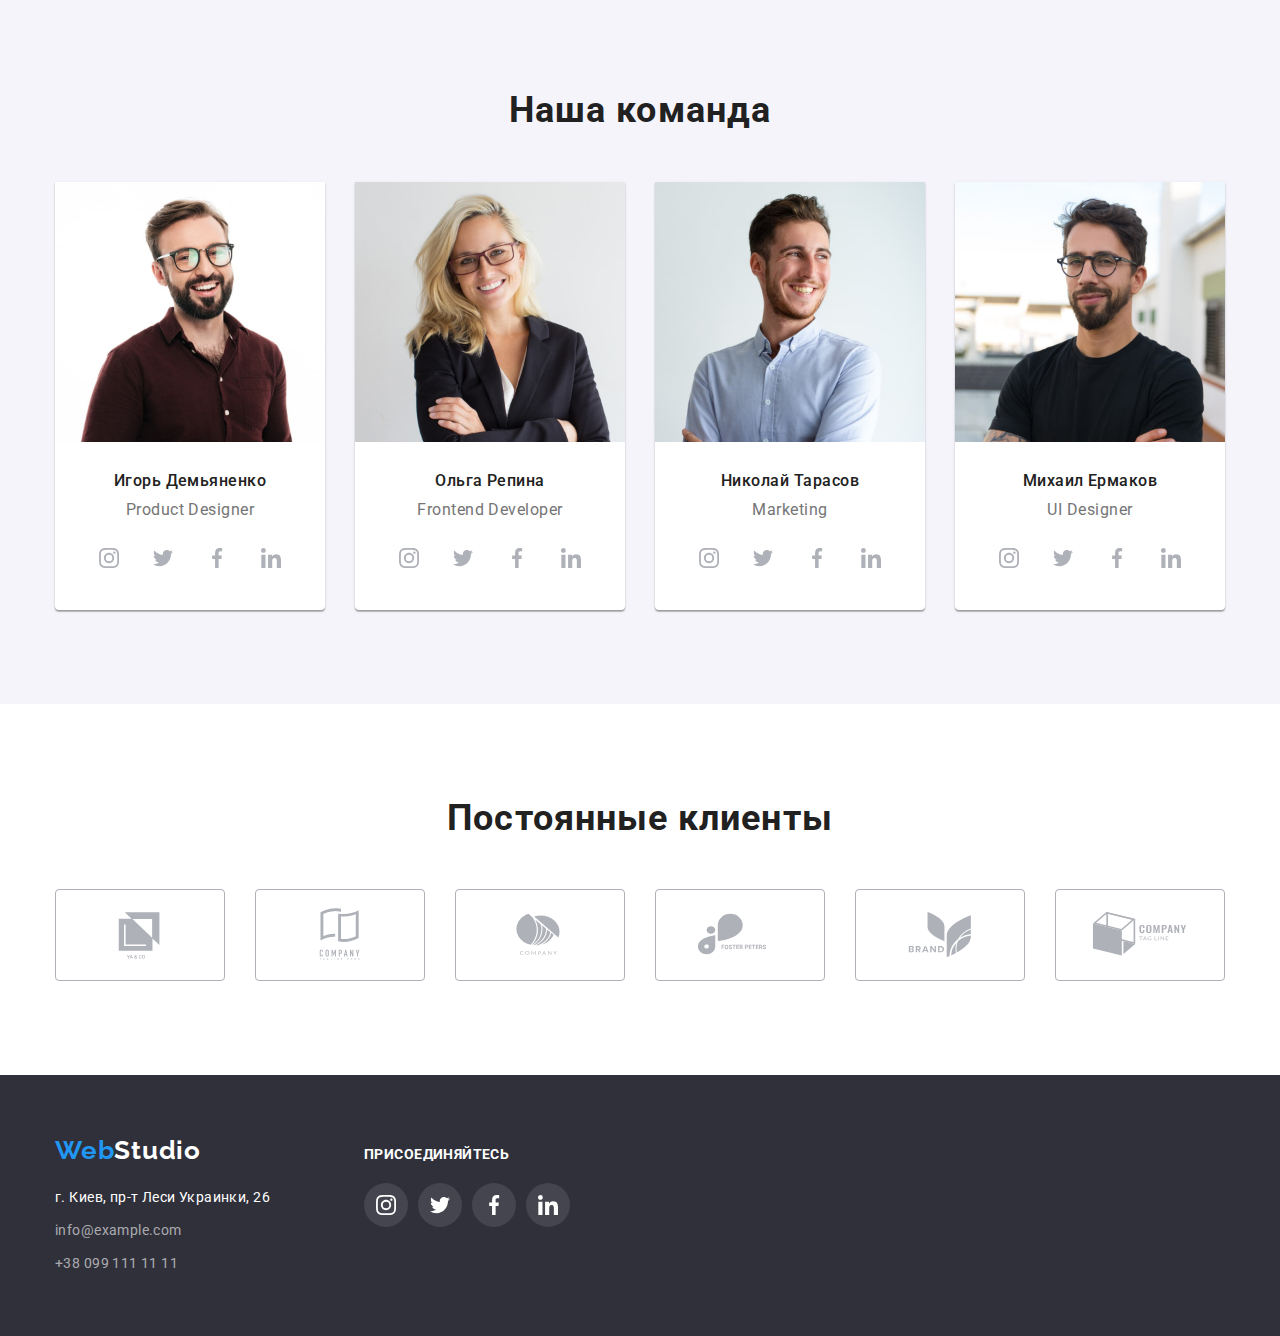
==== commit ad27e834: "change hyml and css" ====
--- a/index.html
+++ b/index.html
@@ -29,10 +29,11 @@
       </nav>
       <ul class="nav-header-contacts">
           <li> <a href="mailto:info@devstudio.com" class="adress-header"><svg class="icon-envelope-hover" aria-hidden="true" width="16" height="12">
-            <use href="./images/symbol-defs.svg#icon-envelope-hover"></use>
+            <use href="./images/symbol-defs.svg#icon-envelope"></use>
           </svg>
           info@devstudio.com
-          </a> </li>
+          </a> 
+        </li>
           <li> <a href="tel:+380961111111" class="adress-header"><svg class="icon-envelope-hover" aria-hidden="true" width="10" height="16">
             <use href="./images/symbol-defs.svg#icon-smartphone"></use></svg>+38 096 111 11 11</a> </li>
       </ul>
@@ -51,27 +52,31 @@
         <div class="container">
           <ul class="card-set">
             <li >
-              <h3 class="section-title"><svg class="icon-antenna1" aria-hidden="true" width="270" height="120">
+            <a href="#" class="icon-benefits"> <svg class="benefits-center" aria-hidden="true" width="70" height="70">
                 <use href="./images/symbol-defs.svg#icon-antenna1"></use>
-              </svg>Внимание к деталям</h3>
+              </svg> </a> 
+              <h3 class="section-title">Внимание к деталям</h3>
               <p class="text">Идейные соображения, а также начало повседневной работы по формированию позиции.</p>
             </li>
             <li >
-              <h3 class="section-title"><svg class="icon-clock1" aria-hidden="true" width="270" height="120">
+              <a href="#" class="icon-benefits"><svg class="benefits-center" aria-hidden="true" width="70" height="70">
                 <use href="./images/symbol-defs.svg#icon-clock1"></use>
-              </svg> Пунктуальность</h3>
+              </svg></a> 
+              <h3 class="section-title"> Пунктуальность</h3>
               <p class="text"> Задача организации, в особенности же рамки и место обучения кадров влечет за собой.</p>
             </li>
             <li >
-              <h3 class="section-title"><svg class="icon-diagram1" aria-hidden="true" width="270" height="120">
+              <a href="#" class="icon-benefits"><svg class="benefits-center" aria-hidden="true" width="70" height="70">
                 <use href="./images/symbol-defs.svg#icon-diagram1"></use>
-              </svg>Планирование</h3>
+              </svg></a> 
+              <h3 class="section-title">Планирование</h3>
               <p class="text"> Равным образом консультация с широким активом в значительной степени обуславливает.</p>
             </li>
             <li >
-              <h3 class="section-title"><svg class="icon-astronaut1" aria-hidden="true" width="270" height="120">
+              <a href="#" class="icon-benefits"><svg class="benefits-center" aria-hidden="true" width="70" height="70">
                 <use href="./images/symbol-defs.svg#icon-astronaut1"></use>
-              </svg>Современные технологии</h3>
+              </svg></a>
+              <h3 class="section-title">Современные технологии</h3>
               <p class="text"> Значимость этих проблем настолько очевидна, что реализация плановых заданий.</p>
             </li>
           </ul>
@@ -101,17 +106,17 @@
                           <p class="fhoto-text"> Product Designer</p>
                          <div class="social-icon-team">
                           <ul class="social-team">
-                            <li><a class="social-icon-text" href="#"><svg class="icon-instagram-blue" aria-hidden="true" width="44" height="44">
-                              <use href="./images/symbol-defs.svg#icon-instagram"></use></svg></a>
-                            </li>
-                            <li><a href="#"> <svg class="icon-instagram" aria-hidden="true" width="44" height="44">
-                                <use href="./images/symbol-defs.svg#icon-twiter"></use></svg></a>
-                            </li>
-                            <li><a class="social-icon-text facebook-symbol" href="#"> <svg class="icon-instagram" aria-hidden="true" width="44" height="44">
-                                <use href="./images/symbol-defs.svg#icon-facebook"></use></svg></a>
-                            </li>
-                            <li><a href="#"><svg class="icon-instagram" aria-hidden="true" width="44" height="44">
-                                <use href="./images/symbol-defs.svg#icon-linkedin"></use></svg></a>
+                            <li><a class="social-icon-text" href="#"><svg class="icon-instagram" aria-hidden="true" width="20" height="20">
+                              <use href="./images/symbol-defs.svg#icon-instagram2"></use></svg></a>
+                            </li>
+                            <li><a class="social-icon-text" href="#"> <svg class="icon-instagram" aria-hidden="true" width="20" height="20">
+                                <use href="./images/symbol-defs.svg#icon-twitter1"></use></svg></a>
+                            </li>
+                            <li><a class="social-icon-text" href="#"> <svg class="icon-instagram" aria-hidden="true" width="20" height="20">
+                                <use href="./images/symbol-defs.svg#icon-facebook1"></use></svg></a>
+                            </li>
+                            <li><a class="social-icon-text" href="#"><svg class="icon-instagram" aria-hidden="true" width="20" height="20">
+                                <use href="./images/symbol-defs.svg#icon-linkedin1"></use></svg></a>
                             </li>
                           </ul>
                          </div>
@@ -123,20 +128,20 @@
                       <p class="fhoto-text"> Frontend Developer</p>
                       <div>
                         <ul class="social-team">
-                          <li><a href="#"> <svg class="icon-instagram" aria-hidden="true" width="44" height="44">
-                              <use href="./images/symbol-defs.svg#icon-instagram"></use>
-                            </svg></a>
-                          </li>
-                          <li><a href="#"> <svg class="icon-instagram" aria-hidden="true" width="44" height="44">
-                                <use href="./images/symbol-defs.svg#icon-twiter"></use>
-                              </svg></a>
-                          </li>
-                          <li><a href="#"> <svg class="icon-instagram" aria-hidden="true" width="44" height="44">
-                                <use href="./images/symbol-defs.svg#icon-facebook"></use>
-                              </svg></a>
-                          </li>
-                          <li><a href="#"><svg class="icon-instagram" aria-hidden="true" width="44" height="44">
-                                <use href="./images/symbol-defs.svg#icon-linkedin"></use>
+                          <li><a class="social-icon-text" href="#"><svg class="icon-instagram" aria-hidden="true" width="20" height="20">
+                                <use href="./images/symbol-defs.svg#icon-instagram2"></use>
+                              </svg></a>
+                          </li>
+                          <li><a class="social-icon-text" href="#"> <svg class="icon-instagram" aria-hidden="true" width="20" height="20">
+                                <use href="./images/symbol-defs.svg#icon-twitter1"></use>
+                              </svg></a>
+                          </li>
+                          <li><a class="social-icon-text" href="#"> <svg class="icon-instagram" aria-hidden="true" width="20" height="20">
+                                <use href="./images/symbol-defs.svg#icon-facebook1"></use>
+                              </svg></a>
+                          </li>
+                          <li><a class="social-icon-text" href="#"><svg class="icon-instagram" aria-hidden="true" width="20" height="20">
+                                <use href="./images/symbol-defs.svg#icon-linkedin1"></use>
                               </svg></a>
                           </li>
                         </ul>
@@ -149,20 +154,20 @@
                       <p class="fhoto-text"> Marketing </p>
                       <div>
                         <ul class="social-team">
-                          <li><a href="#"> <svg class="icon-instagram" aria-hidden="true" width="44" height="44">
-                              <use href="./images/symbol-defs.svg#icon-instagram"></use>
-                            </svg></a>
-                          </li>
-                          <li><a href="#"> <svg class="icon-instagram" aria-hidden="true" width="44" height="44">
-                                <use href="./images/symbol-defs.svg#icon-twiter"></use>
-                              </svg></a>
-                          </li>
-                          <li><a href="#"> <svg class="icon-instagram" aria-hidden="true" width="44" height="44">
-                                <use href="./images/symbol-defs.svg#icon-facebook"></use>
-                              </svg></a>
-                          </li>
-                          <li><a href="#"><svg class="icon-instagram" aria-hidden="true" width="44" height="44">
-                                <use href="./images/symbol-defs.svg#icon-linkedin"></use>
+                          <li><a class="social-icon-text" href="#"><svg class="icon-instagram" aria-hidden="true" width="20" height="20">
+                                <use href="./images/symbol-defs.svg#icon-instagram2"></use>
+                              </svg></a>
+                          </li>
+                          <li><a class="social-icon-text" href="#"> <svg class="icon-instagram" aria-hidden="true" width="20" height="20">
+                                <use href="./images/symbol-defs.svg#icon-twitter1"></use>
+                              </svg></a>
+                          </li>
+                          <li><a class="social-icon-text" href="#"> <svg class="icon-instagram" aria-hidden="true" width="20" height="20">
+                                <use href="./images/symbol-defs.svg#icon-facebook1"></use>
+                              </svg></a>
+                          </li>
+                          <li><a class="social-icon-text" href="#"><svg class="icon-instagram" aria-hidden="true" width="20" height="20">
+                                <use href="./images/symbol-defs.svg#icon-linkedin1"></use>
                               </svg></a>
                           </li>
                         </ul>
@@ -175,20 +180,20 @@
                     <p class="fhoto-text"> UI Designer</p>
                   <div>
                     <ul class="social-team">
-                      <li> <a href="#"><svg class="icon-instagram" aria-hidden="true" width="44" height="44">
-                          <use href="./images/symbol-defs.svg#icon-instagram"></use>
-                        </svg></a>
-                      </li>
-                      <li><a href="#"> <svg class="icon-instagram" aria-hidden="true" width="44" height="44">
-                            <use href="./images/symbol-defs.svg#icon-twiter"></use>
-                          </svg></a>
-                      </li>
-                      <li><a href="#"> <svg class="icon-instagram" aria-hidden="true" width="44" height="44">
-                            <use href="./images/symbol-defs.svg#icon-facebook"></use>
-                          </svg></a>
-                      </li>
-                      <li><a href="#"><svg class="icon-instagram" aria-hidden="true" width="44" height="44">
-                            <use href="./images/symbol-defs.svg#icon-linkedin"></use>
+                      <li><a class="social-icon-text" href="#"><svg class="icon-instagram" aria-hidden="true" width="20" height="20">
+                            <use href="./images/symbol-defs.svg#icon-instagram2"></use>
+                          </svg></a>
+                      </li>
+                      <li><a class="social-icon-text" href="#"> <svg class="icon-instagram" aria-hidden="true" width="20" height="20">
+                            <use href="./images/symbol-defs.svg#icon-twitter1"></use>
+                          </svg></a>
+                      </li>
+                      <li><a class="social-icon-text" href="#"> <svg class="icon-instagram" aria-hidden="true" width="20" height="20">
+                            <use href="./images/symbol-defs.svg#icon-facebook1"></use>
+                          </svg></a>
+                      </li>
+                      <li><a class="social-icon-text" href="#"><svg class="icon-instagram" aria-hidden="true" width="20" height="20">
+                            <use href="./images/symbol-defs.svg#icon-linkedin1"></use>
                           </svg></a>
                       </li>
                     </ul>
@@ -203,23 +208,23 @@
         <div class="container">
           <ul class="client">
         
-            <li><svg class="icon-client1" aria-label="client1" width="170" height="92">
-              <use href="./images/symbol-defs.svg#icon-client1"></use> </svg></li>
-        
-            <li><svg class="icon-client1" aria-label="client1" width="170" height="92">
-              <use href="./images/symbol-defs.svg#icon-client2"></use></svg></li>
-        
-            <li><svg class="icon-client1" aria-label="client1" width="170" height="92">
-              <use href="./images/symbol-defs.svg#icon-client3"></use></svg></li>
-        
-            <li><svg class="icon-client4" aria-label="client1" width="170" height="92">
-              <use href="./images/symbol-defs.svg#icon-client4"></use></svg></li>
-        
-            <li><svg class="icon-client1" aria-label="client1" width="170" height="92">
-              <use href="./images/symbol-defs.svg#icon-client5"></use></svg></li>
-
-            <li><svg class="icon-client1" aria-label="client1" width="170" height="92">
-              <use href="./images/symbol-defs.svg#icon-client6"></use></svg></li>
+            <li><a class="social-icon-clients" href="#"><svg class="icon-client1" aria-label="client1" width="106" height="60">
+              <use href="./images/symbol-defs.svg#icon-Logo1"></use> </svg></a></li>
+        
+            <li><a class="social-icon-clients" href="#"><svg class="icon-client1" aria-label="client1" width="106" height="60">
+              <use href="./images/symbol-defs.svg#icon-Logo2"></use></svg></a></li>
+        
+            <li><a class="social-icon-clients" href="#"><svg class="icon-client1" aria-label="client1" width="106" height="60">
+              <use href="./images/symbol-defs.svg#icon-Logo3"></use></svg></a></li>
+        
+            <li><a class="social-icon-clients" href="#"><svg class="icon-client1" aria-label="client1" width="106" height="60">
+              <use href="./images/symbol-defs.svg#icon-Logo4"></use></svg></a></li>
+        
+            <li><a class="social-icon-clients" href="#"><svg class="icon-client1" aria-label="client1" width="106" height="60">
+              <use href="./images/symbol-defs.svg#icon-Logo5"></use></svg></a></li>
+
+            <li><a class="social-icon-clients" href="#"><svg class="icon-client1" aria-label="client1" width="106" height="60">
+              <use href="./images/symbol-defs.svg#icon-Logo6"></use></svg></a></li>
           </ul>
         </div>
       </section>
@@ -227,51 +232,51 @@
    </main>
 
 
-    <footer class="footer footer-logo-icon-flex">  
+    <footer class="footer">  
 
  
-      <div class="container-footer-adress"><a class="logo" href="#"><span class="logo-blue">Web</span><span
+      <div class="container footer-container">
+         
+        <div>
+        
+           <a class="logo" href="#"><span class="logo-blue">Web</span><span
             class="logo-white">Studio</span></a>
-        <address>
-          <ul class="footer-stydiya-portfolio">
-            <li class="adress-stydiya"><a href="https://goo.gl/maps/mRmZ955nTejTm2ML6" class="adress-link">г. Киев,
+        <address class="footer-address">
+          <ul class="footer-stydio-portfolio">
+            <li class="address-stydio"><a href="https://goo.gl/maps/mRmZ955nTejTm2ML6" class="address-link">г. Киев,
                 пр-т Леси Украинки, 26</a></li>
-            <li class="adress-stydiya"><a href="mailto:info@example.com" class="adress">info@example.com</a></li>
-            <li class="adress-portfolio"><a href="tel:+380991111111" class="adress">+38 099 111 11 11</a></li>
+            <li class="address-stydio"><a href="mailto:info@example.com" class="address">info@example.com</a></li>
+            <li class="address-portfolio"><a href="tel:+380991111111" class="address">+38 099 111 11 11</a></li>
           </ul>
         </address>
-      </div>  
-
-   <div class="footer-flex">      
-          <div>  <h3 class="social-section">присоединяйтесь</h3>            
+      </div>   
+      <div class="footer-flex">
+            
+            <h2 class="social-section">присоединяйтесь</h2>            
         <ul class="social-icon-footer">
             <li>
-                <a class="social-link" href="#"><svg class="social-icon" aria-label="instagram" width="44" height="44">
-                   <use href="./images/symbol-defs.svg#icon-footerinstagram"></use>
-                  </svg></a>
-            </li>
-            <li>
-               <a class="social-link-twiter" href="#"><svg class="social-icon" aria-label="twiter" width="44" height="44">
-                    <use href="./images/symbol-defs.svg#icon-footertwiter"></use>
-                  </svg></a>
-            </li>
-            <li>
-                <a class="social-link" href="#"><svg class="social-icon" aria-label="facebook" width="44" height="44">
-                    <use href="./images/symbol-defs.svg#icon-footerfacebook"></use>
-                  </svg></a>
-            </li>
-            <li>
-                <a class="social-link" href="#"><svg class="social-icon" aria-label="linkedin" width="44" height="44">
-                   <use href="./images/symbol-defs.svg#icon-footerlinkedin"></use>
+                <a class="social-link" href="#"><svg class="social-icon" aria-label="instagram" width="20" height="20">
+                   <use href="./images/symbol-defs.svg#icon-instagram2"></use>
+                  </svg></a>
+            </li>
+            <li>
+               <a class="social-link" href="#"><svg class="social-icon" aria-label="twiter" width="20" height="20">
+                    <use href="./images/symbol-defs.svg#icon-twitter1"></use>
+                  </svg></a>
+            </li>
+            <li>
+                <a class="social-link" href="#"><svg class="social-icon" aria-label="facebook" width="20" height="20">
+                    <use href="./images/symbol-defs.svg#icon-facebook1"></use>
+                  </svg></a>
+            </li>
+            <li>
+                <a class="social-link" href="#"><svg class="social-icon" aria-label="linkedin" width="20" height="20">
+                   <use href="./images/symbol-defs.svg#icon-linkedin1"></use>
                   </svg></a>
             </li>
         </ul>
       </div>
     </div>
-
-  
-
-
 
     </footer>
 </body>
--- a/css/styles.css
+++ b/css/styles.css
@@ -61,6 +61,8 @@
 }
 
 .section-hero {
+    max-width: 1600px;
+    margin: 0 auto;
          padding-top: 200px;
         padding-bottom: 200px;
         background: var(--background-color);
@@ -146,6 +148,8 @@
  
 
    .adress-header {
+    display: flex;
+    align-items: center;
     font-weight: 500;
     font-size: 14px;
     line-height: 1.14;
@@ -170,14 +174,18 @@
           
         }        
 
-    .icon-antenna1,
-    .icon-clock1,
-    .icon-diagram1,
-    .icon-astronaut1 {
+    .icon-benefits    {
+        display: flex;
+        width: 270px;
+        height: 120px;
+        background: #f5f4fa;
+            border-radius: 4px;
     margin-bottom: 30px;
     fill: var(--team-background);
   }
-        
+        .benefits-center {
+           margin:auto
+        }
 
 
 
@@ -282,23 +290,40 @@
     gap: 10px;
     /*fill: var(--logo-white);*/
 }
-.icon-instagram-blue {
+/*.icon-instagram-blue {
     fill: var(--logo-blue)
-}
+}*/
 .icon-instagram {
    
-    fill: var(--logo-white);
-   }
+   
+    fill: var(--client1);
+   }
+
 
    .social-icon-text {
-    fill: var(--logo-white);
-   }
-
-.icon-instagram:hover,
-.icon-instagram:focus {
-   
-    fill: var(--logo-blue);
-}
+  display: flex;
+  justify-content: center;
+  align-items: center;
+    width: 44px;
+    height: 44px;
+    border-radius: 50px;
+    
+   
+}
+
+   .social-icon-text:hover, 
+   .social-icon-text:focus {
+   
+ background-color: var(--logo-blue);
+   
+   }
+
+.icon-instagram:hover{
+       fill: var(--logo-white);
+}
+
+
+
 /*.facebook-symbol {
    fill: var(--client1);
 }*/
@@ -307,29 +332,40 @@
         justify-content: center;
         align-items: center;
         gap: 30px;
+      
 }
 .icon-client1 {
+   
+       
     fill: var(--client1);
-    border: 1px solid var(--border-client);
+ 
 }
 .icon-client1:hover,
 .icon-client1:focus {
-    border: 1px solid var(--border-client-blue);
+    
     fill: var(--border-client-blue);
 }
-.icon-client4 {
-    fill: var(--logo-blue);
-    border: 1px solid var(--border-client-blue);
-    
-}
-
- .footer-logo-icon-flex {
+.social-icon-clients {
+   display: flex;
+   justify-content: center;
+   align-items: center;
+    width: 170px;
+    height: 92px;
+border-radius: 4px;
+    border: 1px solid var(--border-client);
+    
+}
+.social-icon-clients:hover .icon-client1 {
+   fill: var(--border-client-blue);
+}
+
+ /*.footer-logo-icon-flex {
     
      display: flex;
         gap: 70px;
        
 
- }
+ }*/
 
 
 .footer {    
@@ -337,16 +373,18 @@
        padding: 60px 0px;
  }
 
-
+.footer-address {
+    margin-top: 20px;
+}
 
  .social-icon-footer {
     display: flex;
-        flex-direction: row;
+       
         justify-content: center;           
         gap: 10px;
  }
 
-.footer-stydiya-portfolio {
+.footer-stydio-portfolio {
     padding: 0%;
     flex-direction: row;
 }
@@ -356,6 +394,7 @@
 
 
 .social-section {
+    margin-bottom: 20px;
    
     font-weight: 700;
         font-size: 14px;
@@ -366,15 +405,15 @@
       
 
 }
-.footer-flex {
-    width: 206px;
-    height: 80px;
-    padding-top: 10px;
-        display: flex; 
-    flex-wrap: wrap;
-    margin-right: auto;
-    padding-right: 890px;
-
+
+.footer-flex{
+margin-left: 70px;
+}
+
+.footer-container {
+         display: flex;
+        align-items: baseline;  
+ 
 }
 
 
@@ -391,8 +430,14 @@
 flex-wrap: wrap;
 }*/
 .social-link {
-
-    fill: var(--cocial-icon-footer);
+    display: flex;
+    justify-content: center;
+       align-items: center;
+       width: 44px;
+        height: 44px;
+        border-radius: 50px;
+   background-color: rgba(255, 255, 255, 0.1);
+  
     
    
 }
@@ -401,30 +446,25 @@
 
 .social-link:hover,
 .social-link:focus {
-    fill: var(--logo-blue);
-}
-.social-link-twiter {
-    fill: var(--logo-blue);
-
-}
-.social-link-twiter:hover,
-.social-link-twiter:focus {
-    fill: var(--logo-blue);
-}
-
-.social-icon{
-    margin-top: 20px;
-   
-}
-.adress-stydiya {
-   margin-top: 20px;
-}
-
-.adress-portfolio {
+   background-color: var(--logo-blue);
+}
+
+
+
+.social-icon {
+    fill: var(--logo-white);   
+}
+
+
+.address-stydio:not(:last-child) {
+  margin-bottom: 9px;
+}
+
+.address-portfolio {
     margin-top: 9px;
 }
 
-.adress-link {
+.address-link {
         font-style: normal;
         font-family: 'Roboto';
         font-weight: 400;
@@ -435,12 +475,12 @@
     letter-spacing: 0.03em;
 }
 
- .adress-link:hover,
- .adress-link:focus {
+ .address-link:hover,
+ .address-link:focus {
         color: var(--logo-blue);
 }
 
-.adress {
+.address {
     font-style: normal;
     font-size: 14px;
     line-height: 1.71;
@@ -449,8 +489,8 @@
     text-decoration: none;
     }
 
-.adress:hover,
-.adress:focus {
+.address:hover,
+.address:focus {
     color: var(--logo-blue);
 }
  
@@ -464,7 +504,7 @@
         background: var(--team-background);
         border-radius: 4px;
         letter-spacing: 0.03em;        
-        color: var(--adress-header);
+        color: var(--nav-header);
         border: 0;
         
      }
@@ -562,13 +602,9 @@
     padding-right: 15px;
        
  }
- .container-footer-adress {
-    margin-left: auto;
-  width: 255px;     
-       
-        padding-left: 15px;
-        padding-right: 15px;
- }
+ /*.container-footer-adress {
+  
+ }*/
 
 
  *,
